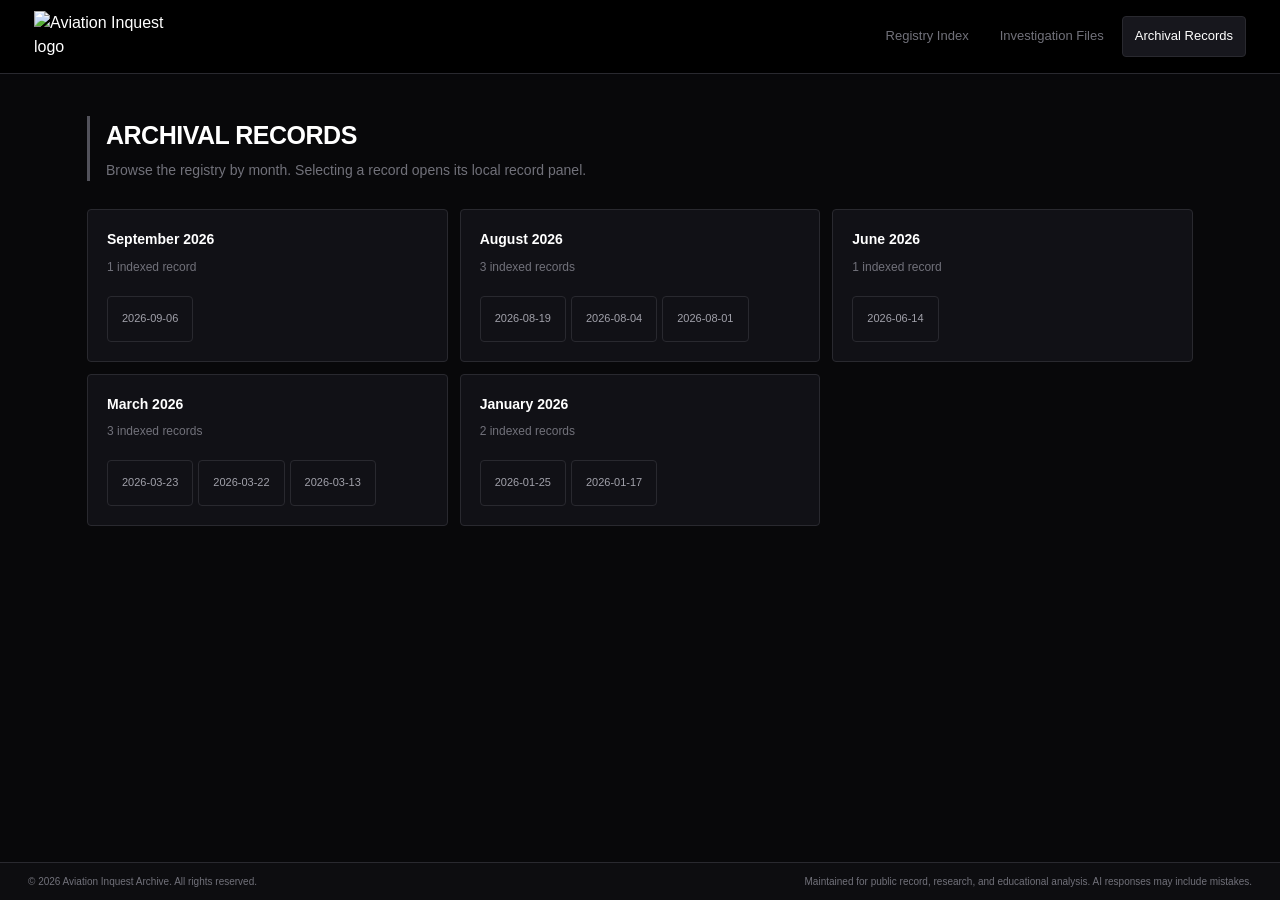
==== archival-records.html @ 70252f87 "Add files via upload" ====
<!DOCTYPE html>
<html lang="en"><head><meta charset="UTF-8"><meta name="viewport" content="width=device-width,initial-scale=1.0">
<title>Aviation Inquest | Archival Records</title><link rel="stylesheet" href="styles.css"></head>
<body data-page="archive">
<nav>
  <div class="logo-area"><img class="logo-image" src="assets/aviation-inquest-logo.png" alt="Aviation Inquest logo"></div>
  <div class="nav-links">
    <a href="index.html" data-page="registry">Registry Index</a>
    <a href="investigation-files.html" data-page="investigations">Investigation Files</a>
    <a href="archival-records.html" data-page="archive">Archival Records</a>
  </div>
</nav>

<main class="container">
<header><h1>ARCHIVAL RECORDS</h1><p>Browse the registry by month. Selecting a record opens its local record panel.</p></header>
<div class="card-grid" id="archiveGrid"></div>
</main>
<script>
document.addEventListener('DOMContentLoaded',()=>{
 const groups={};
 INCIDENTS.forEach(i=>(groups[i.archive]??=[]).push(i));
 const grid=document.getElementById('archiveGrid');
 grid.innerHTML=Object.entries(groups).map(([month,items])=>`
 <article class="card"><h3>${esc(month)}</h3><p>${items.length} indexed record${items.length===1?'':'s'}</p>
 <div class="meta">${items.map(i=>`<button class="action-btn" style="margin:5px 5px 0 0" onclick='openIncident(${JSON.stringify(i)})'>${esc(i.date)}</button>`).join('')}</div></article>`).join('');
});
</script>

<footer><div>&copy; 2026 Aviation Inquest Archive. All rights reserved.</div>
<div style="text-align:right;max-width:55%">Maintained for public record, research, and educational analysis. AI responses may include mistakes.</div></footer>
<div class="modal-backdrop" id="modalBackdrop" onclick="if(event.target===this)closeModal()"><div class="modal">
  <div class="modal-head"><h2 id="modalTitle">Record</h2><button class="close" onclick="closeModal()">×</button></div>
  <div class="modal-body" id="modalBody"></div>
</div></div>
<div class="toast" id="toast"></div>
<script src="app.js"></script>
</body></html>
---- styles.css ----
:root{--bg:#08080a;--panel:#111116;--panel2:#17171d;--line:#29292f;--silver:#a1a1aa;--muted:#71717a;--white:#fff;--red:#ef4444}
*{box-sizing:border-box;margin:0;padding:0}
html{scroll-behavior:smooth}
body{font-family:-apple-system,BlinkMacSystemFont,"Segoe UI",Roboto,Helvetica,Arial,sans-serif;background:var(--bg);color:var(--white);line-height:1.55;min-height:100vh;padding-bottom:72px}
button,input{font:inherit}
button{cursor:pointer}
nav{height:74px;background:#000;border-bottom:1px solid var(--line);padding:0 34px;display:flex;align-items:center;justify-content:space-between;gap:25px;position:sticky;top:0;z-index:20}
.logo-area{display:flex;align-items:center;gap:12px;min-width:240px}
.logo-image{width:130px;height:52px;object-fit:contain;object-position:center}
.nav-links{display:flex;align-items:center;gap:5px;flex-wrap:wrap;justify-content:flex-end}
.nav-links a{color:var(--muted);text-decoration:none;font-size:13px;padding:9px 12px;border:1px solid transparent;border-radius:4px;transition:.18s}
.nav-links a:hover,.nav-links a.active{color:var(--white);background:#17171d;border-color:var(--line)}
.container{max-width:1150px;margin:42px auto;padding:0 22px}
header{margin-bottom:28px;border-left:3px solid #52525b;padding-left:16px}
header h1{font-size:25px;font-weight:650;letter-spacing:-.5px;margin-bottom:5px}
header p{color:var(--muted);font-size:14px}
.toolbar{display:flex;gap:10px;margin-bottom:18px;flex-wrap:wrap}
.search-wrap{position:relative;flex:1;min-width:260px}
.search-box{width:100%;background:var(--panel);border:1px solid var(--line);padding:14px 44px 14px 17px;color:var(--white);font-size:14px;outline:none;border-radius:4px;transition:.2s}
.search-box:focus{border-color:#62626a;box-shadow:0 0 0 2px rgba(255,255,255,.03)}
.clear-search{position:absolute;right:9px;top:50%;transform:translateY(-50%);border:0;background:transparent;color:var(--muted);font-size:18px;display:none}
.filter-btn,.action-btn{background:var(--panel);color:var(--silver);border:1px solid var(--line);padding:0 14px;border-radius:4px;min-height:46px}
.filter-btn:hover,.action-btn:hover,.filter-btn.active{color:var(--white);border-color:#5b5b64;background:var(--panel2)}
.registry-table{width:100%;border-collapse:collapse;background:var(--panel);border:1px solid var(--line)}
.registry-table th{background:#15151b;text-align:left;padding:13px 18px;font-size:11px;text-transform:uppercase;letter-spacing:1px;color:var(--muted);border-bottom:1px solid var(--line)}
.registry-table td{padding:15px 18px;font-size:13px;border-bottom:1px solid var(--line);vertical-align:middle}
.registry-row{transition:.15s;cursor:pointer}
.registry-row:hover{background:#1a1a21}
.date-cell{font-family:ui-monospace,SFMono-Regular,Consolas,monospace;color:var(--silver);white-space:nowrap}
.incident-title{font-weight:550;color:var(--white);margin-bottom:2px}
.aircraft-tag{font-size:11px;color:var(--muted);font-family:ui-monospace,SFMono-Regular,Consolas,monospace}
.status-badge{display:inline-block;font-size:10px;font-weight:650;padding:3px 8px;text-transform:uppercase;letter-spacing:.5px;background:#27272a;color:var(--silver);border-radius:2px}
.status-badge.critical{background:#2a1414;color:var(--red);border:1px solid #451a1a}
.doc-link{color:var(--silver);text-decoration:none;font-size:12px;display:inline-flex;align-items:center;gap:5px}
.doc-link:hover{color:var(--white);text-decoration:underline}
.empty{display:none;padding:42px;text-align:center;color:var(--muted);border:1px solid var(--line);border-top:0;background:var(--panel)}
.stats{display:flex;gap:10px;margin:0 0 20px;flex-wrap:wrap}
.stat{background:var(--panel);border:1px solid var(--line);padding:12px 16px;min-width:145px}
.stat strong{display:block;font-size:20px}.stat span{font-size:10px;color:var(--muted);text-transform:uppercase;letter-spacing:.7px}
.card-grid{display:grid;grid-template-columns:repeat(3,1fr);gap:12px}
.card{background:var(--panel);border:1px solid var(--line);padding:19px;border-radius:4px;transition:.15s}
.card:hover{border-color:#4a4a52;transform:translateY(-1px)}
.card h3{font-size:14px;margin-bottom:7px}.card p{font-size:12px;color:var(--muted);margin-bottom:14px}
.card .meta{font-size:11px;color:var(--silver)}
footer{position:fixed;bottom:0;left:0;width:100%;background:#0d0d10;border-top:1px solid var(--line);padding:11px 28px;font-size:10px;color:var(--muted);display:flex;justify-content:space-between;gap:20px;z-index:19}
.modal-backdrop{position:fixed;inset:0;background:rgba(0,0,0,.72);display:none;align-items:center;justify-content:center;padding:20px;z-index:50}
.modal{width:min(680px,100%);background:#101014;border:1px solid #3a3a42;box-shadow:0 25px 80px rgba(0,0,0,.55);border-radius:6px}
.modal-head{padding:17px 20px;border-bottom:1px solid var(--line);display:flex;justify-content:space-between;gap:15px}
.modal-head h2{font-size:16px}.close{background:transparent;border:0;color:var(--muted);font-size:22px}
.modal-body{padding:20px}.detail-grid{display:grid;grid-template-columns:130px 1fr;gap:10px;font-size:13px}.detail-grid b{color:var(--muted);font-weight:500}.detail-grid span{color:var(--white)}
.toast{position:fixed;right:20px;bottom:80px;background:#1b1b21;border:1px solid #45454d;color:var(--white);padding:11px 14px;border-radius:4px;font-size:12px;display:none;z-index:60}
@media(max-width:800px){nav{height:auto;padding:12px 18px;align-items:flex-start}.logo-image{width:105px}.nav-links{justify-content:flex-start}.container{margin-top:28px}.registry-table th:nth-child(3),.registry-table td:nth-child(3){display:none}.card-grid{grid-template-columns:1fr}.date-cell{white-space:normal}footer{position:static;flex-direction:column;margin-top:25px}}
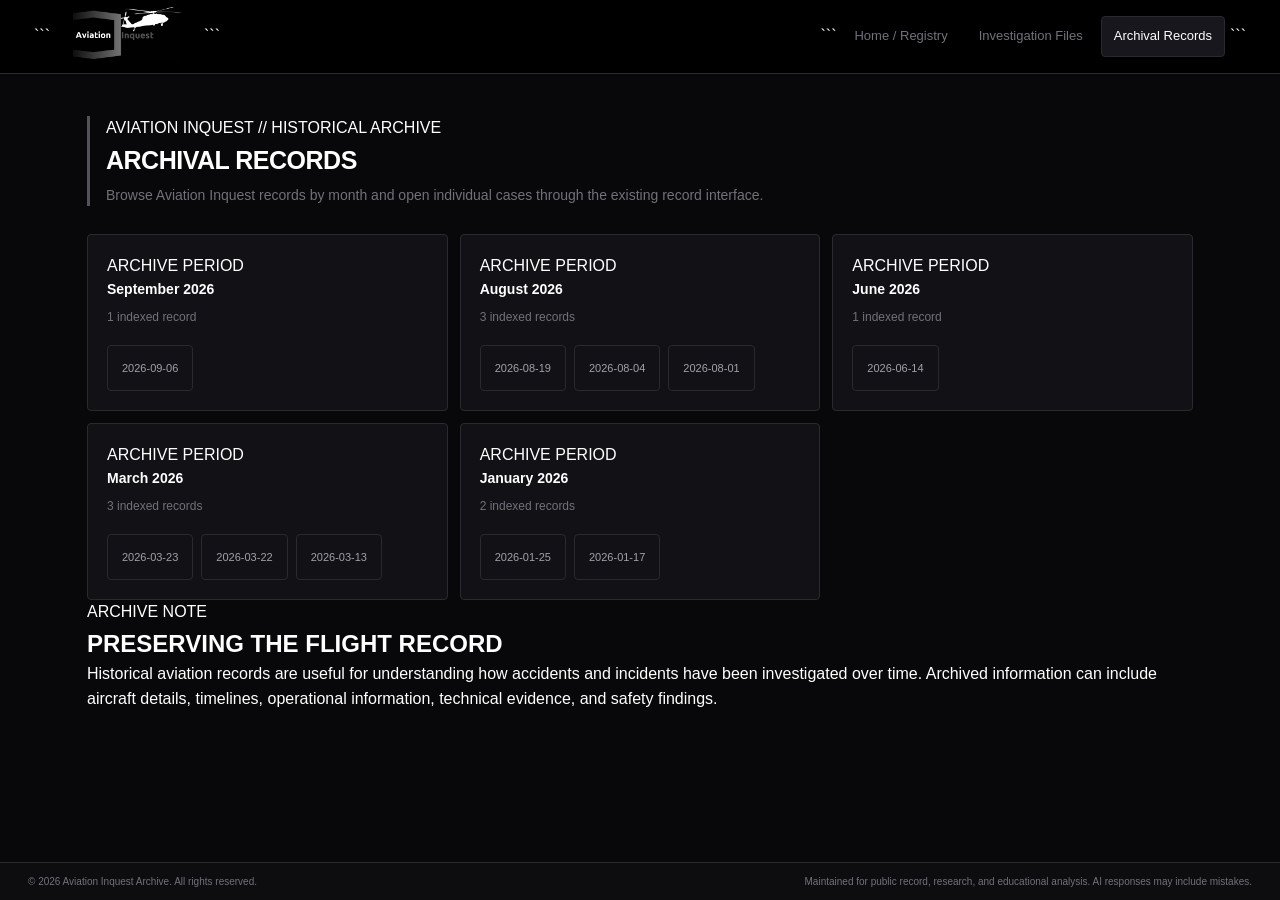
==== commit e17d169e: "Update archival-records.html" ====
--- a/archival-records.html
+++ b/archival-records.html
@@ -1,37 +1,228 @@
 <!DOCTYPE html>
-<html lang="en"><head><meta charset="UTF-8"><meta name="viewport" content="width=device-width,initial-scale=1.0">
-<title>Aviation Inquest | Archival Records</title><link rel="stylesheet" href="styles.css"></head>
+
+<html lang="en">
+<head>
+
+  <meta charset="UTF-8">
+  <meta
+    name="viewport"
+    content="width=device-width,initial-scale=1.0"
+  >
+
+  <title>Aviation Inquest | Archival Records</title>
+
+  <link rel="stylesheet" href="styles.css">
+
+</head>
+
 <body data-page="archive">
+
 <nav>
-  <div class="logo-area"><img class="logo-image" src="assets/aviation-inquest-logo.png" alt="Aviation Inquest logo"></div>
+
+  <div class="logo-area">
+
+```
+<a href="index.html">
+
+  <img
+    class="logo-image"
+    src="assets/aviation-inquest-logo.png"
+    alt="Aviation Inquest logo"
+  >
+
+</a>
+```
+
+  </div>
+
   <div class="nav-links">
-    <a href="index.html" data-page="registry">Registry Index</a>
-    <a href="investigation-files.html" data-page="investigations">Investigation Files</a>
-    <a href="archival-records.html" data-page="archive">Archival Records</a>
-  </div>
+
+```
+<a
+  href="index.html"
+  data-page="registry"
+>
+  Home / Registry
+</a>
+
+<a
+  href="investigation-files.html"
+  data-page="investigations"
+>
+  Investigation Files
+</a>
+
+<a
+  href="archival-records.html"
+  data-page="archive"
+>
+  Archival Records
+</a>
+```
+
+  </div>
+
 </nav>
 
 <main class="container">
-<header><h1>ARCHIVAL RECORDS</h1><p>Browse the registry by month. Selecting a record opens its local record panel.</p></header>
-<div class="card-grid" id="archiveGrid"></div>
+
+<header>
+
+  <div class="eyebrow">
+    AVIATION INQUEST // HISTORICAL ARCHIVE
+  </div>
+
+  <h1>
+    ARCHIVAL RECORDS
+  </h1>
+
+  <p>
+    Browse Aviation Inquest records by month and open individual
+    cases through the existing record interface.
+  </p>
+
+</header>
+
+<div
+  class="card-grid"
+  id="archiveGrid"
+></div>
+
+<section class="glass-panel">
+
+  <div class="eyebrow">
+    ARCHIVE NOTE
+  </div>
+
+  <h2>
+    PRESERVING THE FLIGHT RECORD
+  </h2>
+
+  <p>
+    Historical aviation records are useful for understanding how
+    accidents and incidents have been investigated over time.
+    Archived information can include aircraft details, timelines,
+    operational information, technical evidence, and safety findings.
+  </p>
+
+</section>
+
 </main>
+
+<footer>
+
+  <div>
+    &copy; 2026 Aviation Inquest Archive. All rights reserved.
+  </div>
+
+  <div style="text-align:right;max-width:55%">
+    Maintained for public record, research, and educational analysis.
+    AI responses may include mistakes.
+  </div>
+
+</footer>
+
+<div
+  class="modal-backdrop"
+  id="modalBackdrop"
+  onclick="if(event.target===this)closeModal()"
+>
+
+  <div class="modal">
+
+```
+<div class="modal-head">
+
+  <h2 id="modalTitle">
+    Record
+  </h2>
+
+  <button
+    class="close"
+    onclick="closeModal()"
+  >
+    ×
+  </button>
+
+</div>
+
+<div
+  class="modal-body"
+  id="modalBody"
+></div>
+```
+
+  </div>
+
+</div>
+
+<div
+  class="toast"
+  id="toast"
+></div>
+
+<script src="app.js"></script>
+
 <script>
 document.addEventListener('DOMContentLoaded',()=>{
- const groups={};
- INCIDENTS.forEach(i=>(groups[i.archive]??=[]).push(i));
- const grid=document.getElementById('archiveGrid');
- grid.innerHTML=Object.entries(groups).map(([month,items])=>`
- <article class="card"><h3>${esc(month)}</h3><p>${items.length} indexed record${items.length===1?'':'s'}</p>
- <div class="meta">${items.map(i=>`<button class="action-btn" style="margin:5px 5px 0 0" onclick='openIncident(${JSON.stringify(i)})'>${esc(i.date)}</button>`).join('')}</div></article>`).join('');
+
+  const groups = {};
+
+  INCIDENTS.forEach(i=>{
+
+    (groups[i.archive] ??= []).push(i);
+
+  });
+
+
+  const grid =
+    document.getElementById('archiveGrid');
+
+  if(!grid) return;
+
+
+  grid.innerHTML =
+    Object.entries(groups)
+      .map(([month,items])=>`
+
+        <article class="card">
+
+          <div class="eyebrow">
+            ARCHIVE PERIOD
+          </div>
+
+          <h3>
+            ${esc(month)}
+          </h3>
+
+          <p>
+            ${items.length}
+            indexed record${items.length===1?'':'s'}
+          </p>
+
+          <div class="meta">
+
+            ${items.map(i=>`
+
+              <button
+                class="action-btn"
+                style="margin:5px 5px 0 0"
+                onclick='openIncident(${JSON.stringify(i)})'
+              >
+                ${esc(i.date)}
+              </button>
+
+            `).join('')}
+
+          </div>
+
+        </article>
+
+      `)
+      .join('');
+
 });
 </script>
 
-<footer><div>&copy; 2026 Aviation Inquest Archive. All rights reserved.</div>
-<div style="text-align:right;max-width:55%">Maintained for public record, research, and educational analysis. AI responses may include mistakes.</div></footer>
-<div class="modal-backdrop" id="modalBackdrop" onclick="if(event.target===this)closeModal()"><div class="modal">
-  <div class="modal-head"><h2 id="modalTitle">Record</h2><button class="close" onclick="closeModal()">×</button></div>
-  <div class="modal-body" id="modalBody"></div>
-</div></div>
-<div class="toast" id="toast"></div>
-<script src="app.js"></script>
-</body></html>+</body>
+</html>
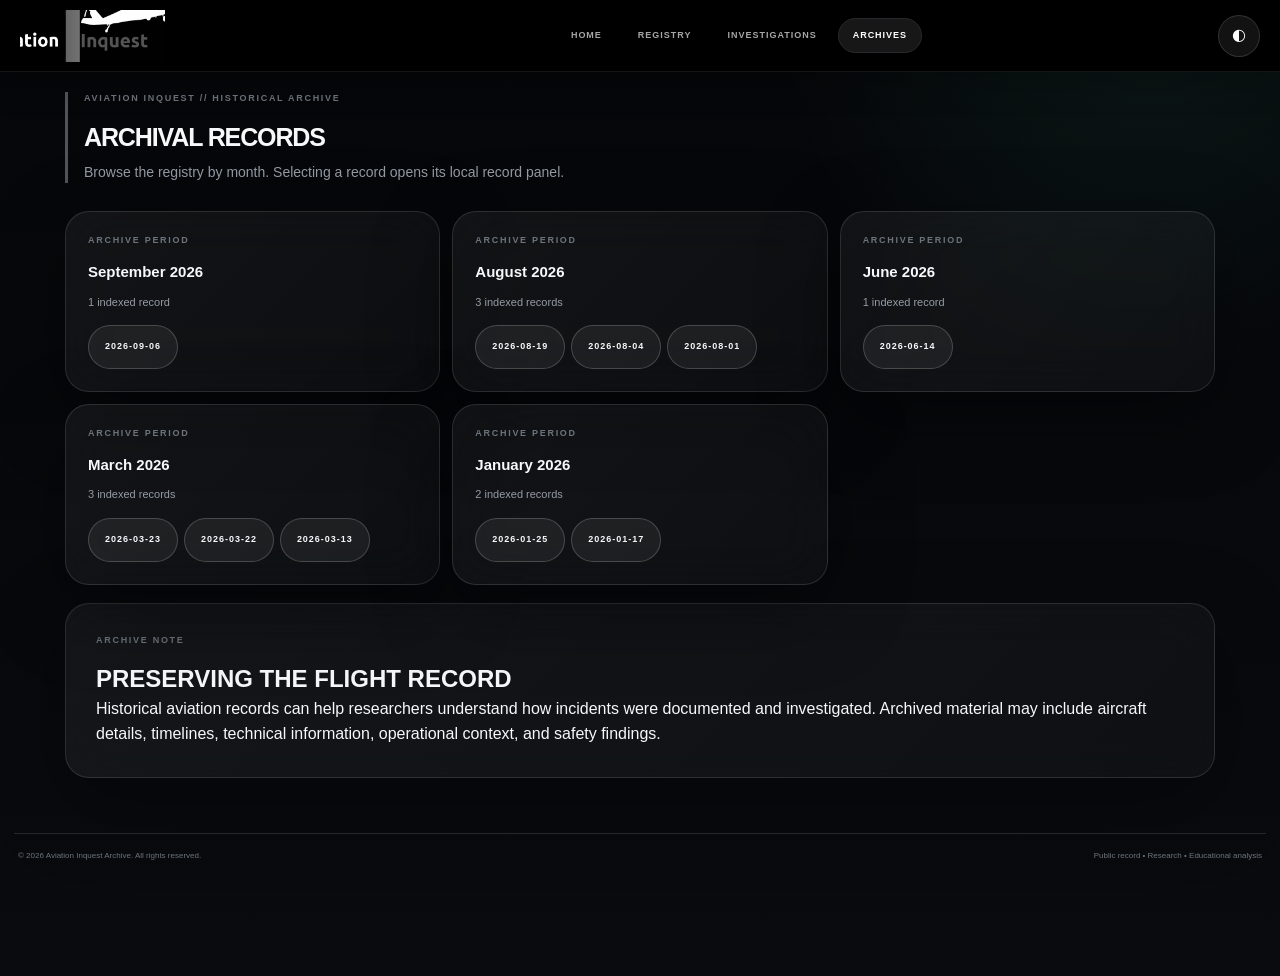
==== commit ab51a39c: "Refactor HTML structure and styles for archival records Consolidated HTML structure and improved sty" ====
--- a/archival-records.html
+++ b/archival-records.html
@@ -1,228 +1,21 @@
 <!DOCTYPE html>
-
 <html lang="en">
 <head>
-
-  <meta charset="UTF-8">
-  <meta
-    name="viewport"
-    content="width=device-width,initial-scale=1.0"
-  >
-
-  <title>Aviation Inquest | Archival Records</title>
-
-  <link rel="stylesheet" href="styles.css">
-
+<meta charset="UTF-8"><meta name="viewport" content="width=device-width,initial-scale=1.0"><title>Aviation Inquest | Archival Records</title><link rel="stylesheet" href="styles.css">
+<style>
+:root{--bg:#050608;--bg2:#090b0f;--text:#f7f8fa;--muted:#959ca7;--muted2:#6d747d;--panel:rgba(255,255,255,.055);--panel2:rgba(255,255,255,.03);--stroke:rgba(255,255,255,.12);--stroke2:rgba(255,255,255,.19);--shadow:0 24px 80px rgba(0,0,0,.42)}*{box-sizing:border-box}body{margin:0!important;min-height:100vh;background:radial-gradient(circle at 90% 0%,rgba(80,255,195,.07),transparent 25%),linear-gradient(180deg,var(--bg),var(--bg2))!important;color:var(--text)!important;overflow-x:hidden}.light-mode{--bg:#f4f7fa;--bg2:#e8edf3;--text:#11151b;--muted:#5e6773;--muted2:#7b8490;--panel:rgba(255,255,255,.82);--panel2:rgba(255,255,255,.62);--stroke:rgba(18,28,42,.11);--stroke2:rgba(18,28,42,.18);--shadow:0 24px 70px rgba(35,48,65,.12);background:linear-gradient(180deg,var(--bg),var(--bg2))!important}body>nav{position:sticky!important;top:0!important;z-index:9000!important;width:100%!important;height:72px!important;margin:0!important;padding:0 20px!important;display:flex!important;align-items:center!important;justify-content:space-between!important;background:#000!important;border-bottom:1px solid rgba(255,255,255,.08)!important;box-shadow:0 10px 35px rgba(0,0,0,.22)!important}.logo-area{flex:0 0 150px!important}.logo-area a{width:145px!important;height:52px!important;display:flex!important;align-items:center!important;overflow:hidden!important}.logo-image{width:145px!important;height:110px!important;object-fit:contain!important;transform:scale(1.55)!important}.nav-links{display:flex!important;gap:6px!important}.nav-links a{color:rgba(255,255,255,.65)!important;text-decoration:none!important;padding:10px 14px!important;border-radius:999px!important;font-size:9px!important;font-weight:900!important;letter-spacing:.11em!important}.nav-links a:hover,.nav-links a.active{color:#fff!important;background:rgba(255,255,255,.09)!important}.theme-toggle{width:42px;height:42px;border:1px solid rgba(255,255,255,.14);border-radius:50%;background:rgba(255,255,255,.07);color:#fff;cursor:pointer;font-size:16px}.container{width:min(1400px,calc(100% - 28px))!important;margin:20px auto 55px!important;padding:0!important}header{position:relative;z-index:2}header h1,header h2{color:var(--text)!important;letter-spacing:-.045em!important}header p{color:var(--muted)!important}.eyebrow{color:var(--muted2)!important;font-size:9px!important;font-weight:900!important;letter-spacing:.19em!important;margin-bottom:12px!important}.card-grid{position:relative;z-index:2;display:grid;grid-template-columns:repeat(3,minmax(0,1fr));gap:12px;margin-top:20px}.card,.glass-panel{position:relative;overflow:hidden;border:1px solid var(--stroke)!important;border-radius:24px!important;background:linear-gradient(135deg,var(--panel),var(--panel2))!important;box-shadow:var(--shadow)!important;backdrop-filter:blur(25px);-webkit-backdrop-filter:blur(25px)}.card{padding:22px}.card h3{margin:0 0 9px;color:var(--text);font-size:15px}.card p{margin:0;color:var(--muted);font-size:11px;line-height:1.7}.action-btn{display:inline-flex;align-items:center;justify-content:center;min-height:44px;padding:0 16px;border:1px solid var(--stroke2)!important;border-radius:999px;background:rgba(255,255,255,.06)!important;color:var(--text)!important;cursor:pointer;font-size:9px;font-weight:900;letter-spacing:.11em}.action-btn:hover{background:rgba(255,255,255,.11)!important;transform:translateY(-2px)}body>footer{position:relative!important;left:auto!important;right:auto!important;bottom:auto!important;width:min(1400px,calc(100% - 28px))!important;margin:0 auto 26px!important;padding:16px 4px!important;display:flex!important;justify-content:space-between!important;border-top:1px solid var(--stroke)!important;background:transparent!important;color:var(--muted2)!important;font-size:8px!important;box-shadow:none!important}.modal-backdrop{z-index:10000!important}.glass-panel{padding:30px!important;margin-top:18px!important}
+@media(max-width:850px){.card-grid{grid-template-columns:repeat(2,minmax(0,1fr))}.nav-links{display:none!important}}
+@media(max-width:600px){.logo-area{flex-basis:110px!important}.logo-area a{width:110px!important}.logo-image{width:110px!important;height:88px!important}body>nav{height:64px!important;padding:0 10px!important}.container{width:calc(100% - 14px)!important;margin-top:8px!important}.card-grid{grid-template-columns:1fr}.glass-panel{padding:22px!important}body>footer{flex-direction:column!important;align-items:flex-start!important}}
+</style>
 </head>
-
 <body data-page="archive">
-
-<nav>
-
-  <div class="logo-area">
-
-```
-<a href="index.html">
-
-  <img
-    class="logo-image"
-    src="assets/aviation-inquest-logo.png"
-    alt="Aviation Inquest logo"
-  >
-
-</a>
-```
-
-  </div>
-
-  <div class="nav-links">
-
-```
-<a
-  href="index.html"
-  data-page="registry"
->
-  Home / Registry
-</a>
-
-<a
-  href="investigation-files.html"
-  data-page="investigations"
->
-  Investigation Files
-</a>
-
-<a
-  href="archival-records.html"
-  data-page="archive"
->
-  Archival Records
-</a>
-```
-
-  </div>
-
-</nav>
-
-<main class="container">
-
-<header>
-
-  <div class="eyebrow">
-    AVIATION INQUEST // HISTORICAL ARCHIVE
-  </div>
-
-  <h1>
-    ARCHIVAL RECORDS
-  </h1>
-
-  <p>
-    Browse Aviation Inquest records by month and open individual
-    cases through the existing record interface.
-  </p>
-
-</header>
-
-<div
-  class="card-grid"
-  id="archiveGrid"
-></div>
-
-<section class="glass-panel">
-
-  <div class="eyebrow">
-    ARCHIVE NOTE
-  </div>
-
-  <h2>
-    PRESERVING THE FLIGHT RECORD
-  </h2>
-
-  <p>
-    Historical aviation records are useful for understanding how
-    accidents and incidents have been investigated over time.
-    Archived information can include aircraft details, timelines,
-    operational information, technical evidence, and safety findings.
-  </p>
-
-</section>
-
-</main>
-
-<footer>
-
-  <div>
-    &copy; 2026 Aviation Inquest Archive. All rights reserved.
-  </div>
-
-  <div style="text-align:right;max-width:55%">
-    Maintained for public record, research, and educational analysis.
-    AI responses may include mistakes.
-  </div>
-
-</footer>
-
-<div
-  class="modal-backdrop"
-  id="modalBackdrop"
-  onclick="if(event.target===this)closeModal()"
->
-
-  <div class="modal">
-
-```
-<div class="modal-head">
-
-  <h2 id="modalTitle">
-    Record
-  </h2>
-
-  <button
-    class="close"
-    onclick="closeModal()"
-  >
-    ×
-  </button>
-
-</div>
-
-<div
-  class="modal-body"
-  id="modalBody"
-></div>
-```
-
-  </div>
-
-</div>
-
-<div
-  class="toast"
-  id="toast"
-></div>
-
+<nav><div class="logo-area"><a href="index.html"><img class="logo-image" src="assets/aviation-inquest-logo.png" alt="Aviation Inquest logo"></a></div><div class="nav-links"><a href="index.html" data-page="registry">HOME</a><a href="index.html#incident-registry">REGISTRY</a><a href="investigation-files.html" data-page="investigations">INVESTIGATIONS</a><a href="archival-records.html" data-page="archive">ARCHIVES</a></div><button id="themeToggle" class="theme-toggle" type="button">◐</button></nav>
+<main class="container"><header><div class="eyebrow">AVIATION INQUEST // HISTORICAL ARCHIVE</div><h1>ARCHIVAL RECORDS</h1><p>Browse the registry by month. Selecting a record opens its local record panel.</p></header><div class="card-grid" id="archiveGrid"></div><section class="glass-panel"><div class="eyebrow">ARCHIVE NOTE</div><h2>PRESERVING THE FLIGHT RECORD</h2><p>Historical aviation records can help researchers understand how incidents were documented and investigated. Archived material may include aircraft details, timelines, technical information, operational context, and safety findings.</p></section></main>
+<footer><div>&copy; 2026 Aviation Inquest Archive. All rights reserved.</div><div>Public record • Research • Educational analysis</div></footer>
+<div class="modal-backdrop" id="modalBackdrop" onclick="if(event.target===this)closeModal()"><div class="modal"><div class="modal-head"><h2 id="modalTitle">Record</h2><button class="close" onclick="closeModal()">×</button></div><div class="modal-body" id="modalBody"></div></div></div><div class="toast" id="toast"></div>
 <script src="app.js"></script>
-
 <script>
-document.addEventListener('DOMContentLoaded',()=>{
-
-  const groups = {};
-
-  INCIDENTS.forEach(i=>{
-
-    (groups[i.archive] ??= []).push(i);
-
-  });
-
-
-  const grid =
-    document.getElementById('archiveGrid');
-
-  if(!grid) return;
-
-
-  grid.innerHTML =
-    Object.entries(groups)
-      .map(([month,items])=>`
-
-        <article class="card">
-
-          <div class="eyebrow">
-            ARCHIVE PERIOD
-          </div>
-
-          <h3>
-            ${esc(month)}
-          </h3>
-
-          <p>
-            ${items.length}
-            indexed record${items.length===1?'':'s'}
-          </p>
-
-          <div class="meta">
-
-            ${items.map(i=>`
-
-              <button
-                class="action-btn"
-                style="margin:5px 5px 0 0"
-                onclick='openIncident(${JSON.stringify(i)})'
-              >
-                ${esc(i.date)}
-              </button>
-
-            `).join('')}
-
-          </div>
-
-        </article>
-
-      `)
-      .join('');
-
-});
+document.addEventListener('DOMContentLoaded',()=>{const groups={};INCIDENTS.forEach(i=>(groups[i.archive]??=[]).push(i));const g=document.getElementById('archiveGrid');g.innerHTML=Object.entries(groups).map(([month,items])=>`<article class="card"><div class="eyebrow">ARCHIVE PERIOD</div><h3>${esc(month)}</h3><p>${items.length} indexed record${items.length===1?'':'s'}</p><div style="margin-top:10px">${items.map(i=>`<button class="action-btn" style="margin:4px 6px 0 0" onclick='openIncident(${JSON.stringify(i)})'>${esc(i.date)}</button>`).join('')}</div></article>`).join('');});
+const t=document.getElementById('themeToggle');if(localStorage.getItem('aviation-inquest-theme')==='light'){document.body.classList.add('light-mode');t.textContent='☀';}t.addEventListener('click',()=>{const l=document.body.classList.toggle('light-mode');localStorage.setItem('aviation-inquest-theme',l?'light':'dark');t.textContent=l?'☀':'◐';});
 </script>
-
-</body>
-</html>
+</body></html>
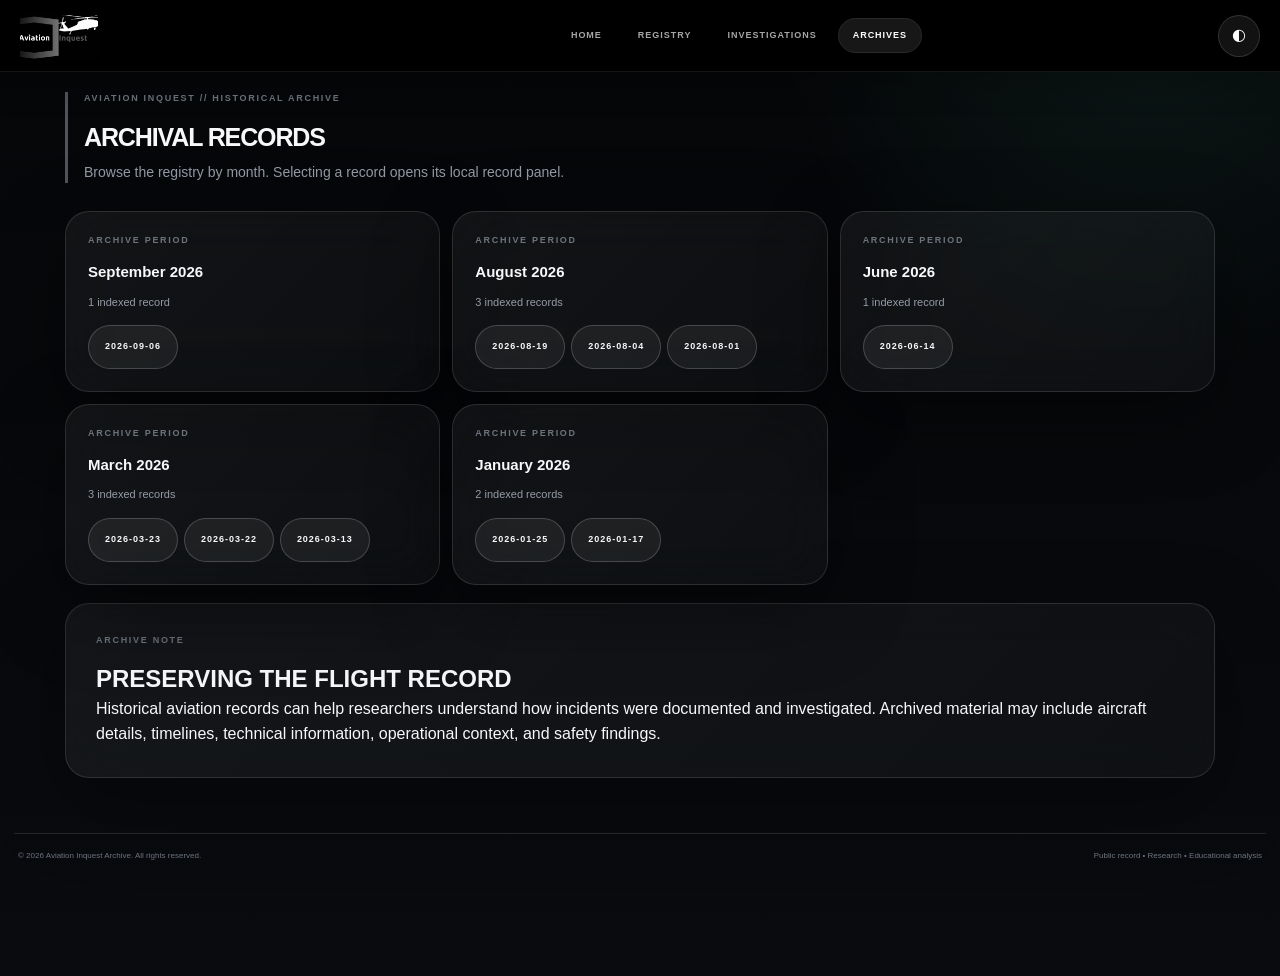
==== commit ecc7b061: "Update archival-records.html" ====
--- a/archival-records.html
+++ b/archival-records.html
@@ -3,9 +3,9 @@
 <head>
 <meta charset="UTF-8"><meta name="viewport" content="width=device-width,initial-scale=1.0"><title>Aviation Inquest | Archival Records</title><link rel="stylesheet" href="styles.css">
 <style>
-:root{--bg:#050608;--bg2:#090b0f;--text:#f7f8fa;--muted:#959ca7;--muted2:#6d747d;--panel:rgba(255,255,255,.055);--panel2:rgba(255,255,255,.03);--stroke:rgba(255,255,255,.12);--stroke2:rgba(255,255,255,.19);--shadow:0 24px 80px rgba(0,0,0,.42)}*{box-sizing:border-box}body{margin:0!important;min-height:100vh;background:radial-gradient(circle at 90% 0%,rgba(80,255,195,.07),transparent 25%),linear-gradient(180deg,var(--bg),var(--bg2))!important;color:var(--text)!important;overflow-x:hidden}.light-mode{--bg:#f4f7fa;--bg2:#e8edf3;--text:#11151b;--muted:#5e6773;--muted2:#7b8490;--panel:rgba(255,255,255,.82);--panel2:rgba(255,255,255,.62);--stroke:rgba(18,28,42,.11);--stroke2:rgba(18,28,42,.18);--shadow:0 24px 70px rgba(35,48,65,.12);background:linear-gradient(180deg,var(--bg),var(--bg2))!important}body>nav{position:sticky!important;top:0!important;z-index:9000!important;width:100%!important;height:72px!important;margin:0!important;padding:0 20px!important;display:flex!important;align-items:center!important;justify-content:space-between!important;background:#000!important;border-bottom:1px solid rgba(255,255,255,.08)!important;box-shadow:0 10px 35px rgba(0,0,0,.22)!important}.logo-area{flex:0 0 150px!important}.logo-area a{width:145px!important;height:52px!important;display:flex!important;align-items:center!important;overflow:hidden!important}.logo-image{width:145px!important;height:110px!important;object-fit:contain!important;transform:scale(1.55)!important}.nav-links{display:flex!important;gap:6px!important}.nav-links a{color:rgba(255,255,255,.65)!important;text-decoration:none!important;padding:10px 14px!important;border-radius:999px!important;font-size:9px!important;font-weight:900!important;letter-spacing:.11em!important}.nav-links a:hover,.nav-links a.active{color:#fff!important;background:rgba(255,255,255,.09)!important}.theme-toggle{width:42px;height:42px;border:1px solid rgba(255,255,255,.14);border-radius:50%;background:rgba(255,255,255,.07);color:#fff;cursor:pointer;font-size:16px}.container{width:min(1400px,calc(100% - 28px))!important;margin:20px auto 55px!important;padding:0!important}header{position:relative;z-index:2}header h1,header h2{color:var(--text)!important;letter-spacing:-.045em!important}header p{color:var(--muted)!important}.eyebrow{color:var(--muted2)!important;font-size:9px!important;font-weight:900!important;letter-spacing:.19em!important;margin-bottom:12px!important}.card-grid{position:relative;z-index:2;display:grid;grid-template-columns:repeat(3,minmax(0,1fr));gap:12px;margin-top:20px}.card,.glass-panel{position:relative;overflow:hidden;border:1px solid var(--stroke)!important;border-radius:24px!important;background:linear-gradient(135deg,var(--panel),var(--panel2))!important;box-shadow:var(--shadow)!important;backdrop-filter:blur(25px);-webkit-backdrop-filter:blur(25px)}.card{padding:22px}.card h3{margin:0 0 9px;color:var(--text);font-size:15px}.card p{margin:0;color:var(--muted);font-size:11px;line-height:1.7}.action-btn{display:inline-flex;align-items:center;justify-content:center;min-height:44px;padding:0 16px;border:1px solid var(--stroke2)!important;border-radius:999px;background:rgba(255,255,255,.06)!important;color:var(--text)!important;cursor:pointer;font-size:9px;font-weight:900;letter-spacing:.11em}.action-btn:hover{background:rgba(255,255,255,.11)!important;transform:translateY(-2px)}body>footer{position:relative!important;left:auto!important;right:auto!important;bottom:auto!important;width:min(1400px,calc(100% - 28px))!important;margin:0 auto 26px!important;padding:16px 4px!important;display:flex!important;justify-content:space-between!important;border-top:1px solid var(--stroke)!important;background:transparent!important;color:var(--muted2)!important;font-size:8px!important;box-shadow:none!important}.modal-backdrop{z-index:10000!important}.glass-panel{padding:30px!important;margin-top:18px!important}
+:root{--bg:#050608;--bg2:#090b0f;--text:#f7f8fa;--muted:#959ca7;--muted2:#6d747d;--panel:rgba(255,255,255,.055);--panel2:rgba(255,255,255,.03);--stroke:rgba(255,255,255,.12);--stroke2:rgba(255,255,255,.19);--shadow:0 24px 80px rgba(0,0,0,.42)}*{box-sizing:border-box}body{margin:0!important;min-height:100vh;background:radial-gradient(circle at 90% 0%,rgba(80,255,195,.07),transparent 25%),linear-gradient(180deg,var(--bg),var(--bg2))!important;color:var(--text)!important;overflow-x:hidden}.light-mode{--bg:#f4f7fa;--bg2:#e8edf3;--text:#11151b;--muted:#5e6773;--muted2:#7b8490;--panel:rgba(255,255,255,.82);--panel2:rgba(255,255,255,.62);--stroke:rgba(18,28,42,.11);--stroke2:rgba(18,28,42,.18);--shadow:0 24px 70px rgba(35,48,65,.12);background:linear-gradient(180deg,var(--bg),var(--bg2))!important}body>nav{position:sticky!important;top:0!important;z-index:9000!important;width:100%!important;height:72px!important;margin:0!important;padding:0 20px!important;display:flex!important;align-items:center!important;justify-content:space-between!important;background:#000!important;border-bottom:1px solid rgba(255,255,255,.08)!important;box-shadow:0 10px 35px rgba(0,0,0,.22)!important}.logo-area{flex:0 0 88px!important}.logo-area a{width:78px!important;height:46px!important;display:flex!important;align-items:center!important;overflow:hidden!important}.logo-image{width:88px!important;height:62px!important;object-fit:contain!important;transform:scale(1.08)!important}.nav-links{display:flex!important;gap:6px!important}.nav-links a{color:rgba(255,255,255,.65)!important;text-decoration:none!important;padding:10px 14px!important;border-radius:999px!important;font-size:9px!important;font-weight:900!important;letter-spacing:.11em!important}.nav-links a:hover,.nav-links a.active{color:#fff!important;background:rgba(255,255,255,.09)!important}.theme-toggle{width:42px;height:42px;border:1px solid rgba(255,255,255,.14);border-radius:50%;background:rgba(255,255,255,.07);color:#fff;cursor:pointer;font-size:16px}.container{width:min(1400px,calc(100% - 28px))!important;margin:20px auto 55px!important;padding:0!important}header{position:relative;z-index:2}header h1,header h2{color:var(--text)!important;letter-spacing:-.045em!important}header p{color:var(--muted)!important}.eyebrow{color:var(--muted2)!important;font-size:9px!important;font-weight:900!important;letter-spacing:.19em!important;margin-bottom:12px!important}.card-grid{position:relative;z-index:2;display:grid;grid-template-columns:repeat(3,minmax(0,1fr));gap:12px;margin-top:20px}.card,.glass-panel{position:relative;overflow:hidden;border:1px solid var(--stroke)!important;border-radius:24px!important;background:linear-gradient(135deg,var(--panel),var(--panel2))!important;box-shadow:var(--shadow)!important;backdrop-filter:blur(25px);-webkit-backdrop-filter:blur(25px)}.card{padding:22px}.card h3{margin:0 0 9px;color:var(--text);font-size:15px}.card p{margin:0;color:var(--muted);font-size:11px;line-height:1.7}.action-btn{display:inline-flex;align-items:center;justify-content:center;min-height:44px;padding:0 16px;border:1px solid var(--stroke2)!important;border-radius:999px;background:rgba(255,255,255,.06)!important;color:var(--text)!important;cursor:pointer;font-size:9px;font-weight:900;letter-spacing:.11em}.action-btn:hover{background:rgba(255,255,255,.11)!important;transform:translateY(-2px)}body>footer{position:relative!important;left:auto!important;right:auto!important;bottom:auto!important;width:min(1400px,calc(100% - 28px))!important;margin:0 auto 26px!important;padding:16px 4px!important;display:flex!important;justify-content:space-between!important;border-top:1px solid var(--stroke)!important;background:transparent!important;color:var(--muted2)!important;font-size:8px!important;box-shadow:none!important}.modal-backdrop{z-index:10000!important}.glass-panel{padding:30px!important;margin-top:18px!important}
 @media(max-width:850px){.card-grid{grid-template-columns:repeat(2,minmax(0,1fr))}.nav-links{display:none!important}}
-@media(max-width:600px){.logo-area{flex-basis:110px!important}.logo-area a{width:110px!important}.logo-image{width:110px!important;height:88px!important}body>nav{height:64px!important;padding:0 10px!important}.container{width:calc(100% - 14px)!important;margin-top:8px!important}.card-grid{grid-template-columns:1fr}.glass-panel{padding:22px!important}body>footer{flex-direction:column!important;align-items:flex-start!important}}
+@media(max-width:600px){.logo-area{flex-basis:76px!important}.logo-area a{width:70px!important}.logo-image{width:78px!important;height:58px!important}body>nav{height:64px!important;padding:0 10px!important}.container{width:calc(100% - 14px)!important;margin-top:8px!important}.card-grid{grid-template-columns:1fr}.glass-panel{padding:22px!important}body>footer{flex-direction:column!important;align-items:flex-start!important}}
 </style>
 </head>
 <body data-page="archive">
